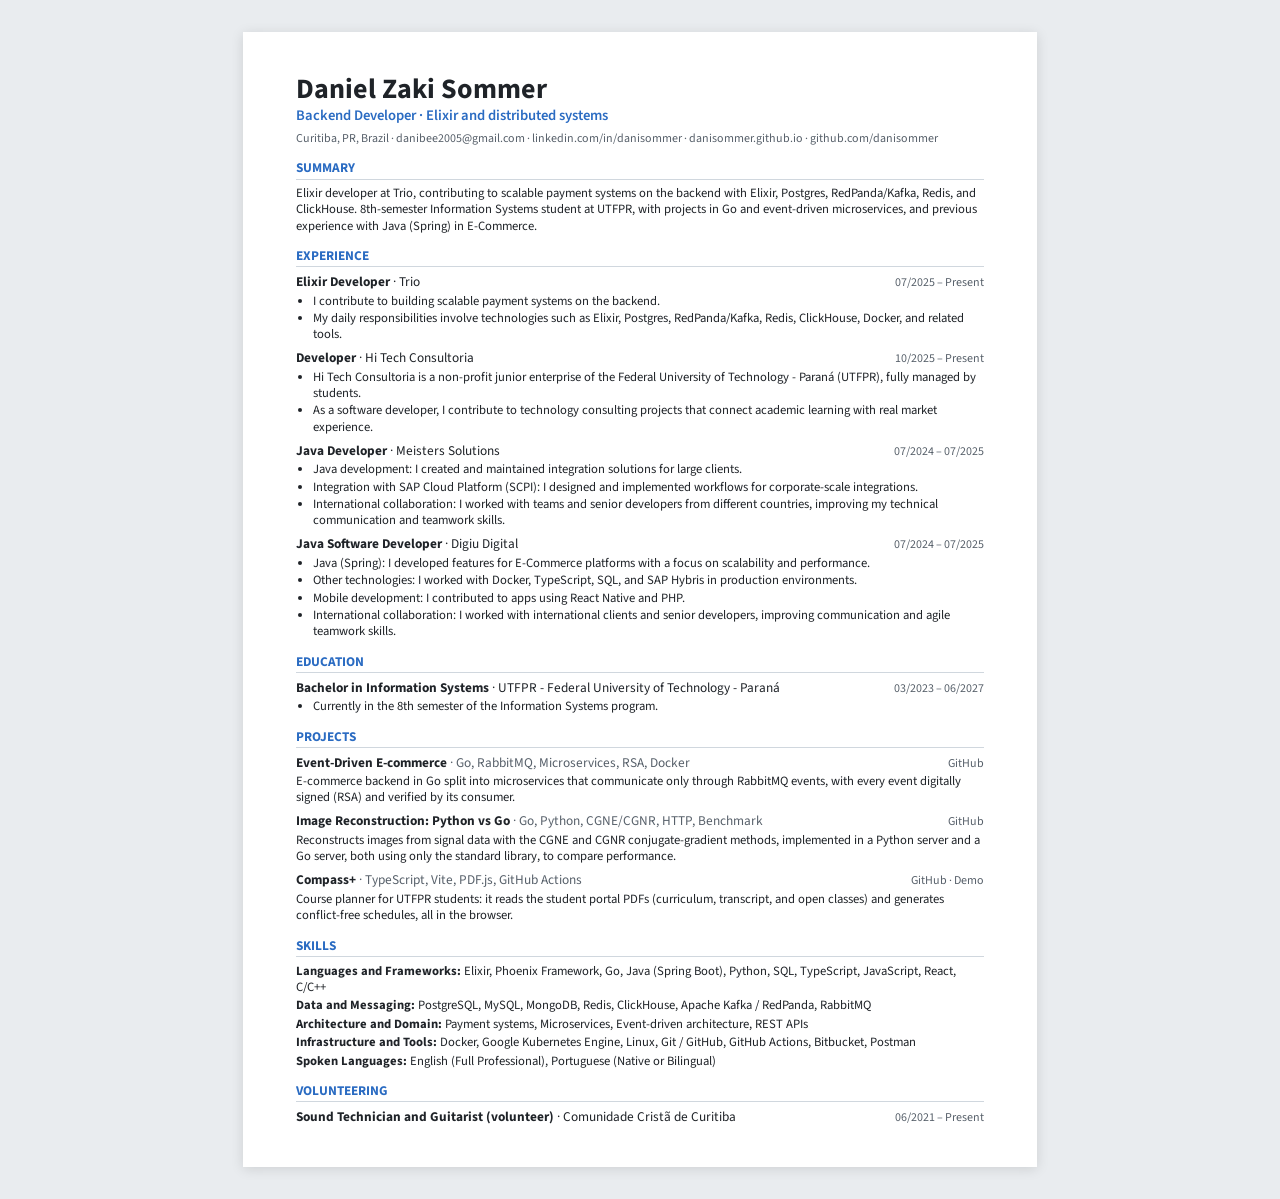
==== cv.html @ 416a60e5 "feat: implement PDF generation for CV and update related content" ====
<!DOCTYPE html>
<html lang="pt-BR">

<head>
    <meta charset="UTF-8">
    <meta name="viewport" content="width=device-width, initial-scale=1.0">
    <title>Daniel Zaki Sommer - Currículo</title>
    <link rel="icon" href="images/favicon.png" type="image/png">
    <link rel="preconnect" href="https://fonts.googleapis.com">
    <link rel="preconnect" href="https://fonts.gstatic.com" crossorigin>
    <link rel="stylesheet" href="https://fonts.googleapis.com/css2?family=Source+Sans+3:wght@400;600;700&display=swap">
    <link rel="stylesheet" href="css/cv.css">
    <script type="module" src="js/cv.js"></script>
</head>

<body>
    <main class="cv"></main>
</body>

</html>
---- css/cv.css ----
@page {
    size: A4;
    margin: 11mm 14mm;
}

:root {
    --cv-text: #1f2328;
    --cv-muted: #57606a;
    --cv-accent: #2a6bc2;
    --cv-rule: #d0d7de;
}

*,
*::before,
*::after {
    margin: 0;
    padding: 0;
    box-sizing: border-box;
}

html {
    background-color: #e9ecef;
}

body {
    color: var(--cv-text);
    font-family: "Source Sans 3", "Segoe UI", Arial, sans-serif;
    font-size: 9.5pt;
    line-height: 1.28;
}

a {
    color: inherit;
    text-decoration: none;
}

.cv {
    width: 210mm;
    min-height: 297mm;
    margin: 2rem auto;
    padding: 11mm 14mm;
    background-color: #ffffff;
    box-shadow: 0 2px 12px rgba(0, 0, 0, 0.12);
}

.cv-header h1 {
    font-size: 21pt;
    line-height: 1.1;
}

.cv-headline {
    margin-top: 0.8mm;
    color: var(--cv-accent);
    font-size: 11pt;
    font-weight: 600;
}

.cv-contacts {
    margin-top: 1.2mm;
    color: var(--cv-muted);
    font-size: 9pt;
}

.cv-section {
    margin-top: 3.5mm;
}

.cv-section h2 {
    margin-bottom: 1.5mm;
    padding-bottom: 0.6mm;
    border-bottom: 0.75pt solid var(--cv-rule);
    color: var(--cv-accent);
    font-size: 10pt;
    text-transform: uppercase;
}

.cv-entry {
    break-inside: avoid;
}

.cv-entry + .cv-entry {
    margin-top: 1.8mm;
}

.cv-entry-head {
    display: flex;
    align-items: baseline;
    justify-content: space-between;
    gap: 4mm;
}

.cv-entry h3 {
    font-size: 10pt;
}

.cv-org,
.cv-tech {
    font-weight: 400;
}

.cv-tech,
.cv-date,
.cv-links {
    color: var(--cv-muted);
}

.cv-date,
.cv-links {
    flex-shrink: 0;
    font-size: 9pt;
    white-space: nowrap;
}

.cv-entry p,
.cv-entry ul {
    margin-top: 0.6mm;
}

.cv-entry ul {
    padding-left: 4.5mm;
}

.cv-entry li + li {
    margin-top: 0.3mm;
}

.cv-skills {
    list-style: none;
}

.cv-skills li + li {
    margin-top: 0.6mm;
}

.cv-error {
    color: #b42318;
}

@media screen and (max-width: 230mm) {
    .cv {
        width: auto;
        min-height: 0;
        margin: 0;
        padding: 8mm 6mm;
        box-shadow: none;
    }

    .cv-entry-head {
        flex-wrap: wrap;
    }
}

@media print {
    html {
        background: none;
    }

    .cv {
        width: auto;
        min-height: 0;
        margin: 0;
        padding: 0;
        box-shadow: none;
    }
}
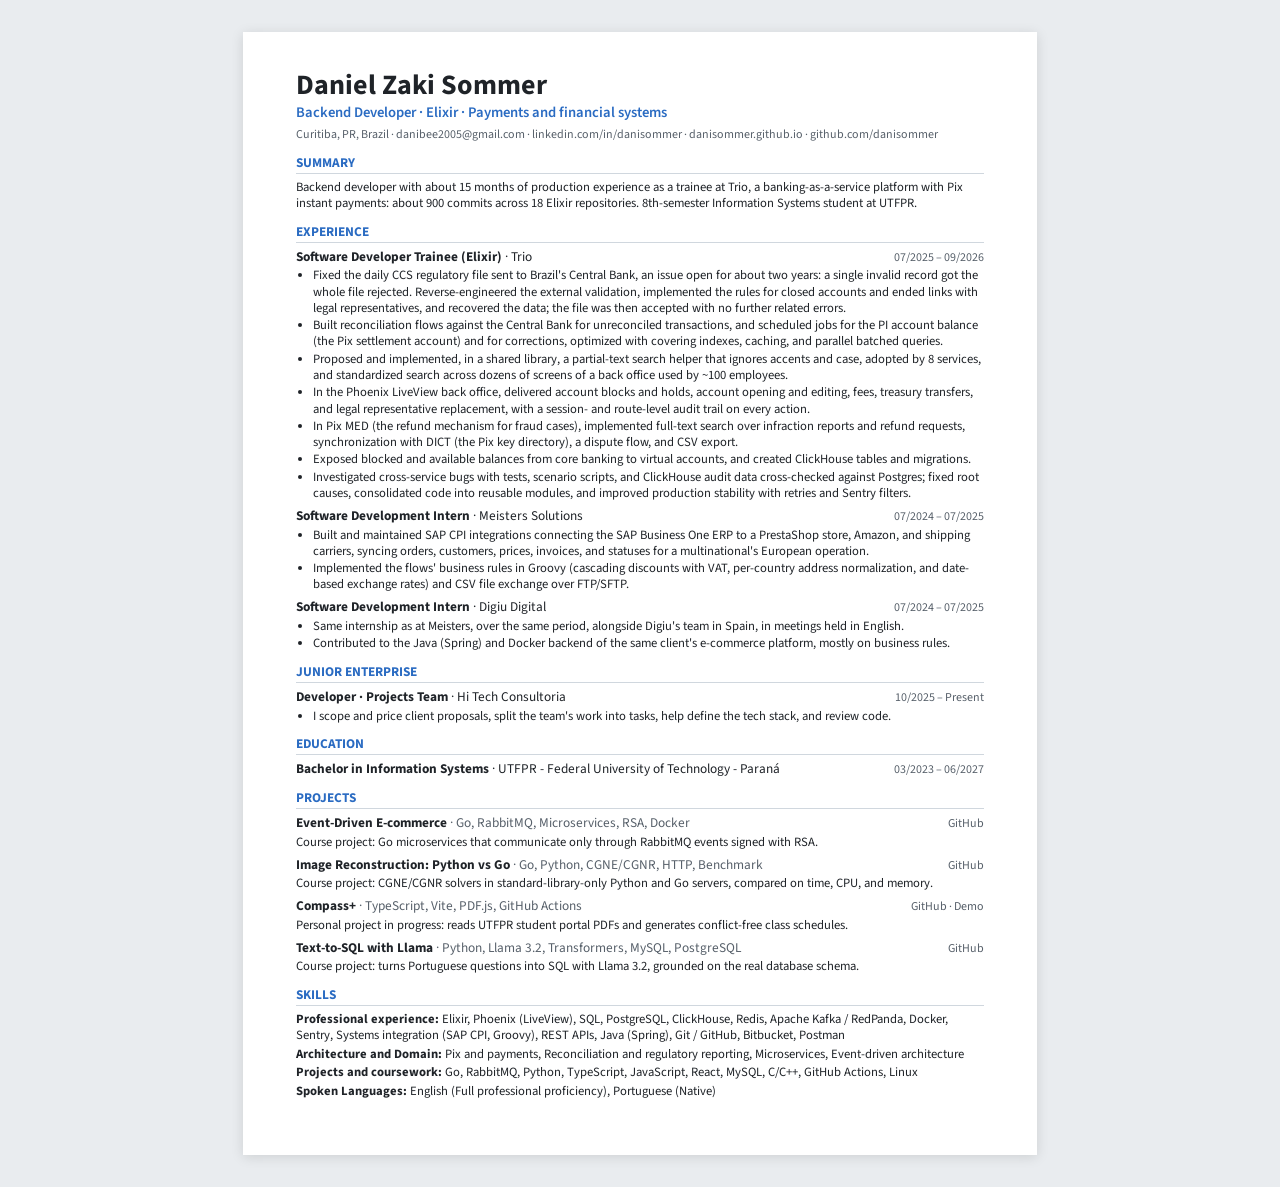
==== commit 0682d62a: "feat: update portfolio with new icons, improved layout, and enhanced project details" ====
--- a/cv.html
+++ b/cv.html
@@ -5,7 +5,8 @@
     <meta charset="UTF-8">
     <meta name="viewport" content="width=device-width, initial-scale=1.0">
     <title>Daniel Zaki Sommer - Currículo</title>
-    <link rel="icon" href="images/favicon.png" type="image/png">
+    <link rel="icon" href="images/favicon.png" type="image/png" sizes="48x48">
+    <link rel="icon" href="images/favicon.svg" type="image/svg+xml">
     <link rel="preconnect" href="https://fonts.googleapis.com">
     <link rel="preconnect" href="https://fonts.gstatic.com" crossorigin>
     <link rel="stylesheet" href="https://fonts.googleapis.com/css2?family=Source+Sans+3:wght@400;600;700&display=swap">
--- a/css/cv.css
+++ b/css/cv.css
@@ -1,6 +1,6 @@
 @page {
     size: A4;
-    margin: 11mm 14mm;
+    margin: 10mm 14mm;
 }
 
 :root {
@@ -38,7 +38,7 @@
     width: 210mm;
     min-height: 297mm;
     margin: 2rem auto;
-    padding: 11mm 14mm;
+    padding: 10mm 14mm;
     background-color: #ffffff;
     box-shadow: 0 2px 12px rgba(0, 0, 0, 0.12);
 }
@@ -62,11 +62,11 @@
 }
 
 .cv-section {
-    margin-top: 3.5mm;
+    margin-top: 3mm;
 }
 
 .cv-section h2 {
-    margin-bottom: 1.5mm;
+    margin-bottom: 1.3mm;
     padding-bottom: 0.6mm;
     border-bottom: 0.75pt solid var(--cv-rule);
     color: var(--cv-accent);
@@ -79,7 +79,7 @@
 }
 
 .cv-entry + .cv-entry {
-    margin-top: 1.8mm;
+    margin-top: 1.5mm;
 }
 
 .cv-entry-head {
